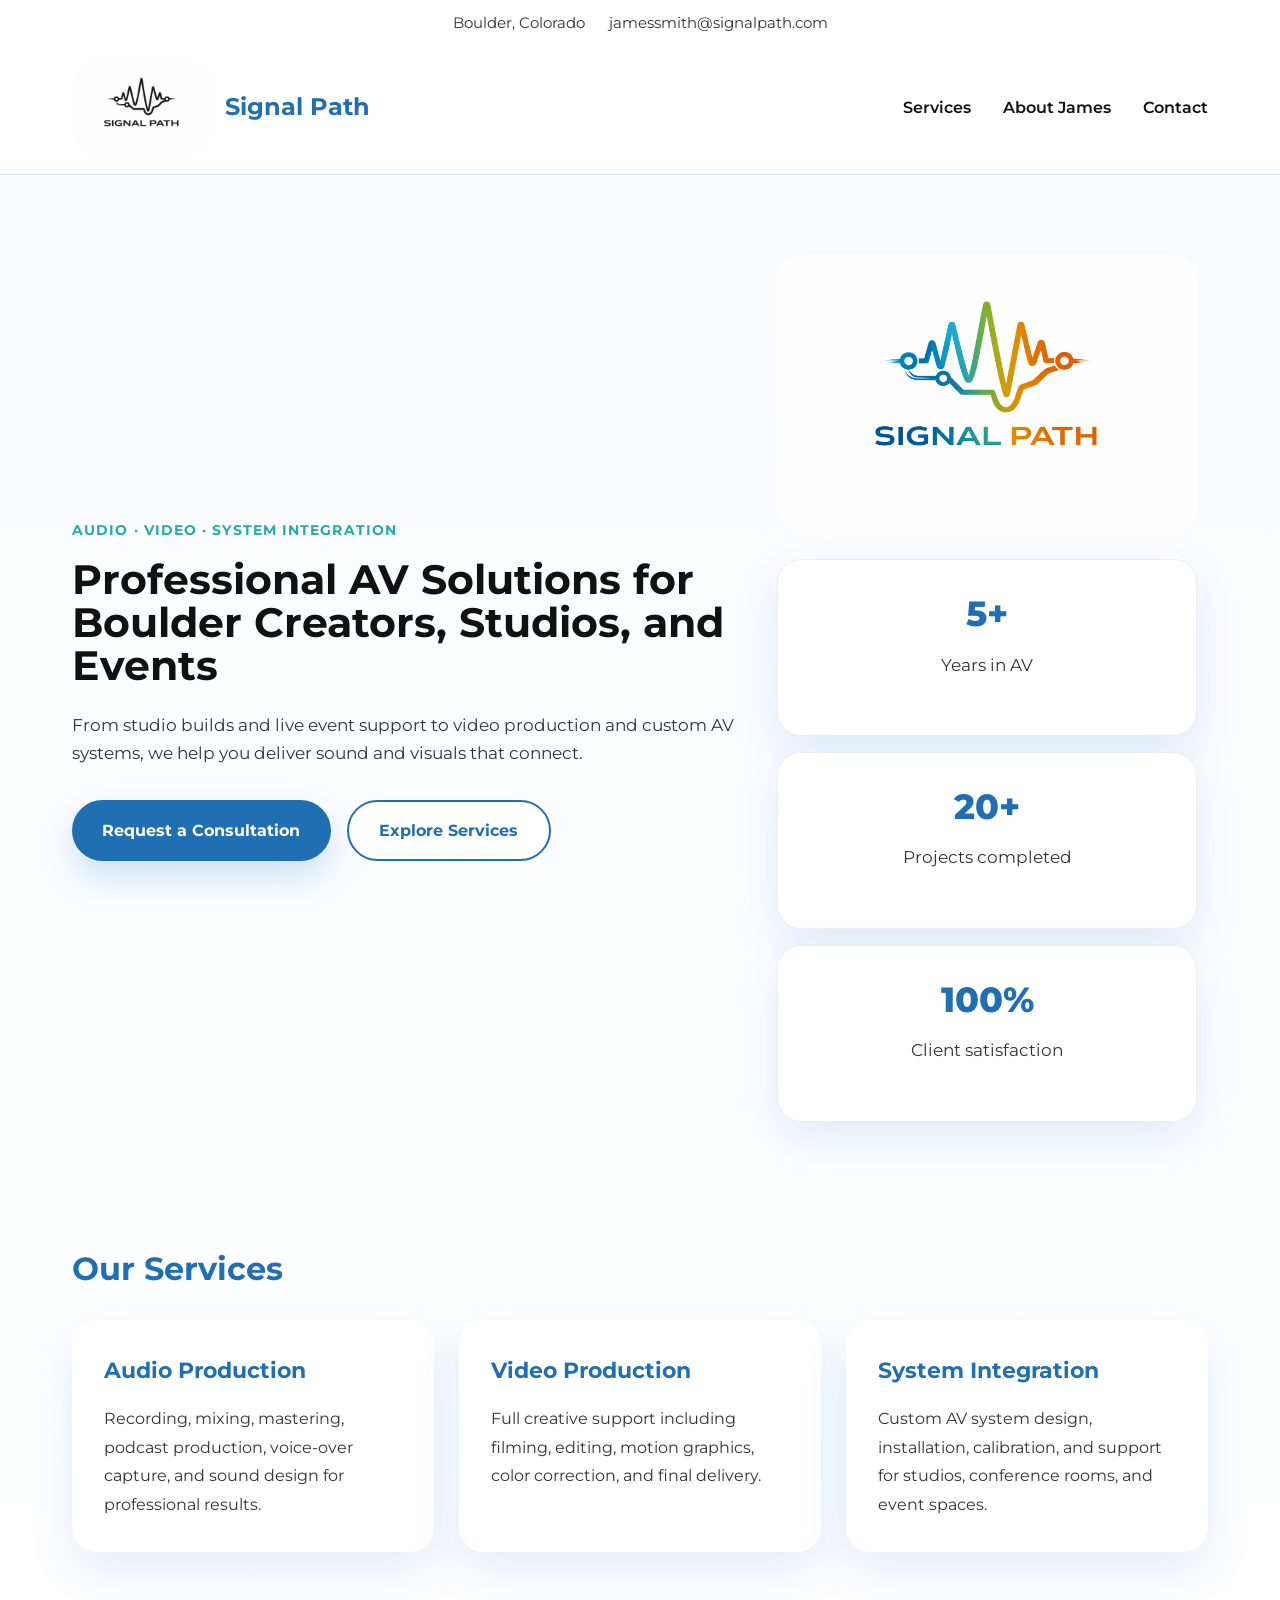
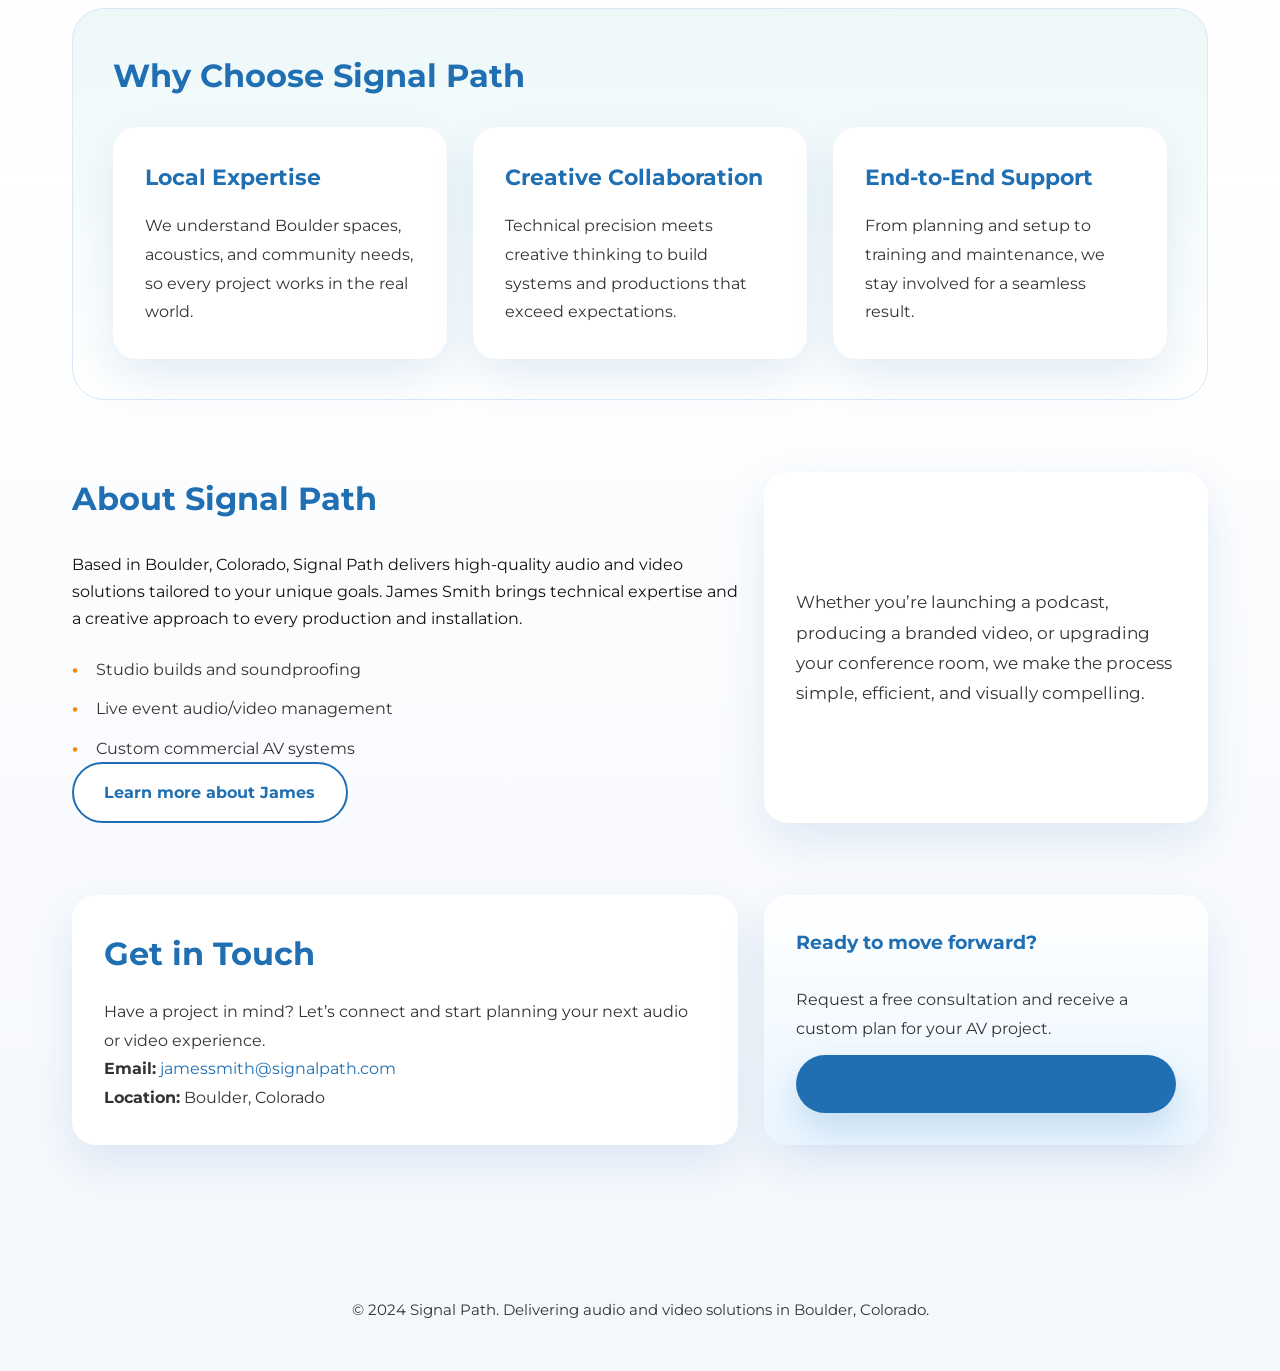
==== index.html @ b19c8df2 "push" ====
﻿<!doctype html>
<html lang="en">
  <head>
    <meta charset="UTF-8" />
    <meta name="viewport" content="width=device-width, initial-scale=1.0" />
    <meta
      name="description"
      content="Signal Path delivers professional audio, video, and AV integration services for businesses, creators, and live events in Boulder, Colorado."
    />
    <title>Signal Path - Audio Video Solutions | Boulder, CO</title>
    <link rel="stylesheet" href="css/index.css" />
  </head>
  <body>
    <header>
      <div class="topbar">
        <span class="topbar__item">Boulder, Colorado</span>
        <span class="topbar__item">jamessmith@signalpath.com</span>
      </div>
      <nav class="navbar">
        <a class="brand" href="index.html">
          <img
            src="img/logo/Monochrome Logo.png"
            alt="Signal Path logo"
            class="brand-icon"
          />
          Signal Path
        </a>
        <ul class="nav-links">
          <li><a href="#services">Services</a></li>
          <li><a href="about.html">About James</a></li>
          <li><a href="#contact">Contact</a></li>
        </ul>
      </nav>
    </header>

    <main>
      <section class="hero">
        <div class="hero__content">
          <span class="eyebrow">Audio · Video · System Integration</span>
          <h1>
            Professional AV Solutions for Boulder Creators, Studios, and Events
          </h1>
          <p>
            From studio builds and live event support to video production and
            custom AV systems, we help you deliver sound and visuals that
            connect.
          </p>
          <div class="hero__actions">
            <a href="#contact" class="cta-button">Request a Consultation</a>
            <a href="#services" class="ghost-button">Explore Services</a>
          </div>
        </div>
        <div class="hero__visual">
          <img
            src="img/logo/Color Logo.png"
            alt="Signal Path brand logo"
            class="hero__image"
          />
          <div class="hero__stats">
            <div class="stat-card">
              <span>5+</span>
              <p>Years in AV</p>
            </div>
            <div class="stat-card">
              <span>20+</span>
              <p>Projects completed</p>
            </div>
            <div class="stat-card">
              <span>100%</span>
              <p>Client satisfaction</p>
            </div>
          </div>
        </div>
      </section>

      <div class="container">
        <section id="services">
          <h2>Our Services</h2>
          <div class="services">
            <div class="service-card">
              <h3>Audio Production</h3>
              <p>
                Recording, mixing, mastering, podcast production, voice-over
                capture, and sound design for professional results.
              </p>
            </div>
            <div class="service-card">
              <h3>Video Production</h3>
              <p>
                Full creative support including filming, editing, motion
                graphics, color correction, and final delivery.
              </p>
            </div>
            <div class="service-card">
              <h3>System Integration</h3>
              <p>
                Custom AV system design, installation, calibration, and support
                for studios, conference rooms, and event spaces.
              </p>
            </div>
          </div>
        </section>

        <section id="why" class="feature-block">
          <h2>Why Choose Signal Path</h2>
          <div class="feature-grid">
            <div class="feature-card">
              <h3>Local Expertise</h3>
              <p>
                We understand Boulder spaces, acoustics, and community needs, so
                every project works in the real world.
              </p>
            </div>
            <div class="feature-card">
              <h3>Creative Collaboration</h3>
              <p>
                Technical precision meets creative thinking to build systems and
                productions that exceed expectations.
              </p>
            </div>
            <div class="feature-card">
              <h3>End-to-End Support</h3>
              <p>
                From planning and setup to training and maintenance, we stay
                involved for a seamless result.
              </p>
            </div>
          </div>
        </section>

        <section id="about" class="about-section">
          <div class="about-grid">
            <div>
              <h2>About Signal Path</h2>
              <p>
                Based in Boulder, Colorado, Signal Path delivers high-quality
                audio and video solutions tailored to your unique goals. James
                Smith brings technical expertise and a creative approach to
                every production and installation.
              </p>
              <ul>
                <li>Studio builds and soundproofing</li>
                <li>Live event audio/video management</li>
                <li>Custom commercial AV systems</li>
              </ul>
              <p>
                <a href="about.html" class="ghost-button"
                  >Learn more about James</a
                >
              </p>
            </div>
            <div class="about-highlight">
              <p>
                Whether you’re launching a podcast, producing a branded video,
                or upgrading your conference room, we make the process simple,
                efficient, and visually compelling.
              </p>
            </div>
          </div>
        </section>

        <section id="contact" class="contact-section">
          <div class="contact-grid">
            <div class="contact-card">
              <h2>Get in Touch</h2>
              <p>
                Have a project in mind? Let’s connect and start planning your
                next audio or video experience.
              </p>
              <p>
                <strong>Email:</strong>
                <a href="mailto:jamessmith@signalpath.com"
                  >jamessmith@signalpath.com</a
                >
              </p>
              <p><strong>Location:</strong> Boulder, Colorado</p>
            </div>
            <div class="contact-card contact-cta">
              <h3>Ready to move forward?</h3>
              <p>
                Request a free consultation and receive a custom plan for your
                AV project.
              </p>
              <a href="mailto:jamessmith@signalpath.com" class="cta-button"
                >Email James</a
              >
            </div>
          </div>
        </section>
      </div>
    </main>

    <footer>
      <p>
        &copy; 2024 Signal Path. Delivering audio and video solutions in
        Boulder, Colorado.
      </p>
    </footer>
  </body>
</html>
---- css/index.css ----
﻿@import url("https://fonts.googleapis.com/css2?family=Montserrat:wght@400;500;600;700&display=swap");

:root {
  font-family: "Montserrat", "Segoe UI", Tahoma, Geneva, Verdana, sans-serif;
  --bg: #ffffff;
  --surface: #ffffff;
  --surface-soft: #f5f5f5;
  --text: #111111;
  --muted: #333333;
  --primary: #1f6fb2;
  --accent: #27aaa9;
  --accent-warm: #f28c18;
  --accent-highlight: #6dde45;
  --border: #d9e8f7;
  --shadow: 0 18px 45px rgba(31, 111, 178, 0.12);
}

* {
  margin: 0;
  padding: 0;
  box-sizing: border-box;
}

html {
  scroll-behavior: smooth;
}

body {
  min-height: 100vh;
  background: linear-gradient(180deg, #f8fbff 0%, #ffffff 60%, #f4f7fc 100%);
  color: var(--text);
  line-height: 1.7;
}

a {
  color: inherit;
}

a:hover {
  color: var(--accent);
}

img {
  max-width: 100%;
  display: block;
}

header {
  position: sticky;
  top: 0;
  z-index: 100;
  backdrop-filter: blur(14px);
  background: rgba(255, 255, 255, 0.94);
  border-bottom: 1px solid var(--border);
}

.topbar {
  display: flex;
  justify-content: center;
  gap: 1.5rem;
  padding: 0.6rem 2rem;
  font-size: 0.95rem;
  color: var(--muted);
}

.navbar {
  max-width: 1200px;
  margin: 0 auto;
  display: flex;
  align-items: center;
  justify-content: space-between;
  gap: 1rem;
  padding: 1rem 2rem 1.25rem;
}

.brand {
  display: inline-flex;
  align-items: center;
  gap: 0.8rem;
  font-size: 1.5rem;
  font-weight: 700;
  color: var(--primary);
  text-decoration: none;
}

.nav-links {
  list-style: none;
  display: flex;
  gap: 2rem;
}

.nav-links a {
  text-decoration: none;
  color: var(--text);
  font-weight: 600;
  transition: color 0.25s ease;
}

.nav-links a:hover {
  color: var(--primary);
}

.hero {
  display: grid;
  grid-template-columns: 1.5fr 1fr;
  gap: 2rem;
  align-items: center;
  max-width: 1200px;
  margin: 0 auto;
  padding: 5rem 2rem 4rem;
}

.hero__content {
  color: var(--text);
}

.eyebrow {
  display: inline-block;
  margin-bottom: 1rem;
  color: var(--accent);
  font-weight: 700;
  letter-spacing: 0.08em;
  text-transform: uppercase;
  font-size: 0.85rem;
}

.hero h1 {
  font-size: clamp(2.4rem, 3.2vw, 4rem);
  line-height: 1.05;
  max-width: 55rem;
  margin-bottom: 1.5rem;
}

.hero p {
  max-width: 48rem;
  margin-bottom: 2rem;
  color: var(--muted);
  font-size: 1.05rem;
}

.hero__actions {
  display: flex;
  flex-wrap: wrap;
  gap: 1rem;
}

.cta-button,
.ghost-button {
  display: inline-flex;
  align-items: center;
  justify-content: center;
  border-radius: 999px;
  padding: 0.95rem 1.9rem;
  font-weight: 700;
  text-decoration: none;
  transition:
    transform 0.25s ease,
    background 0.25s ease,
    color 0.25s ease;
}

.cta-button {
  background: var(--primary);
  color: #ffffff;
  box-shadow: 0 16px 35px rgba(31, 111, 178, 0.2);
}

.ghost-button {
  border: 2px solid var(--primary);
  color: var(--primary);
  background: rgba(255, 255, 255, 0.94);
}

.cta-button:hover,
.ghost-button:hover {
  transform: translateY(-2px);
}

.hero__stats {
  display: grid;
  gap: 1rem;
}

.stat-card {
  background: rgba(255, 255, 255, 0.92);
  border: 1px solid rgba(15, 52, 96, 0.08);
  border-radius: 24px;
  padding: 1.5rem;
  box-shadow: var(--shadow);
  text-align: center;
}

.stat-card span {
  display: block;
  font-size: 2.2rem;
  font-weight: 800;
  color: var(--primary);
  margin-bottom: 0.4rem;
}

.stat-card p {
  color: var(--muted);
}

.container {
  max-width: 1200px;
  margin: 0 auto;
  padding: 0 2rem 4rem;
}

section {
  margin: 3.5rem 0;
}

h2 {
  color: var(--primary);
  font-size: clamp(2rem, 2.2vw, 2.6rem);
  margin-bottom: 1.5rem;
}

.services,
.feature-grid,
.about-grid,
.contact-grid {
  display: grid;
  gap: 1.6rem;
}

.services,
.feature-grid {
  grid-template-columns: repeat(3, minmax(0, 1fr));
}

.service-card,
.feature-card,
.contact-card,
.about-highlight {
  background: var(--surface);
  border-radius: 24px;
  padding: 2rem;
  box-shadow: var(--shadow);
}

.service-card h3,
.feature-card h3 {
  font-size: 1.35rem;
  margin-bottom: 1rem;
  color: var(--primary);
}

.service-card p,
.feature-card p,
.about-highlight p,
.contact-card p {
  color: var(--muted);
  line-height: 1.8;
}

.service-card:hover,
.feature-card:hover,
.contact-card:hover,
.about-highlight:hover {
  transform: translateY(-5px);
  transition: transform 0.25s ease;
}

.feature-block {
  background: linear-gradient(
    180deg,
    rgba(39, 170, 169, 0.08),
    rgba(255, 255, 255, 0.95)
  );
  border-radius: 32px;
  padding: 2.5rem;
  border: 1px solid var(--border);
}

.about-section {
  padding: 1rem 0;
}

.about-grid {
  grid-template-columns: 1.2fr 0.8fr;
  align-items: center;
}

.hero__visual,
.brand-image {
  display: grid;
  gap: 1.5rem;
}

.hero__image,
.brand-image img,
.brand-icon {
  width: 100%;
  height: auto;
  display: block;
  border-radius: 24px;
}

.hero__visual {
  max-width: 420px;
  margin: 0 auto;
}

.brand-icon {
  width: 140px;
}

.about-grid ul {
  list-style: none;
  display: grid;
  gap: 0.75rem;
  margin-top: 1.5rem;
}

.about-grid li {
  position: relative;
  padding-left: 1.5rem;
  color: var(--muted);
}

.about-grid li::before {
  content: "•";
  position: absolute;
  left: 0;
  color: var(--accent-warm);
  font-weight: 800;
}

.about-highlight {
  min-height: 100%;
  display: flex;
  align-items: center;
  justify-content: center;
  color: var(--text);
  font-size: 1.05rem;
  line-height: 1.9;
}

.contact-grid {
  grid-template-columns: 1.2fr 0.8fr;
}

.contact-card {
  display: flex;
  flex-direction: column;
  justify-content: space-between;
}

.contact-card h2,
.contact-card h3 {
  color: var(--primary);
  margin-bottom: 1rem;
}

.contact-card a {
  color: var(--primary);
  text-decoration: none;
}

.contact-cta {
  background: linear-gradient(180deg, #ffffff 0%, #eaf6ff 100%);
}

footer {
  padding: 2rem 2rem 3rem;
  text-align: center;
  color: var(--muted);
  font-size: 0.95rem;
}

@media (max-width: 980px) {
  .hero,
  .about-grid,
  .contact-grid,
  .services,
  .feature-grid {
    grid-template-columns: 1fr;
  }

  .navbar {
    flex-direction: column;
    align-items: flex-start;
  }

  .nav-links {
    flex-wrap: wrap;
    gap: 1rem;
  }
}

@media (max-width: 640px) {
  .topbar,
  .navbar,
  .hero,
  .hero__actions,
  .container {
    padding-left: 1.25rem;
    padding-right: 1.25rem;
  }

  .hero {
    padding-top: 3rem;
  }

  .hero__stats {
    grid-template-columns: repeat(2, minmax(0, 1fr));
  }

  .hero h1 {
    font-size: 2.4rem;
  }

  .hero__actions {
    flex-direction: column;
    align-items: stretch;
  }

  .cta-button,
  .ghost-button {
    width: 100%;
  }
}
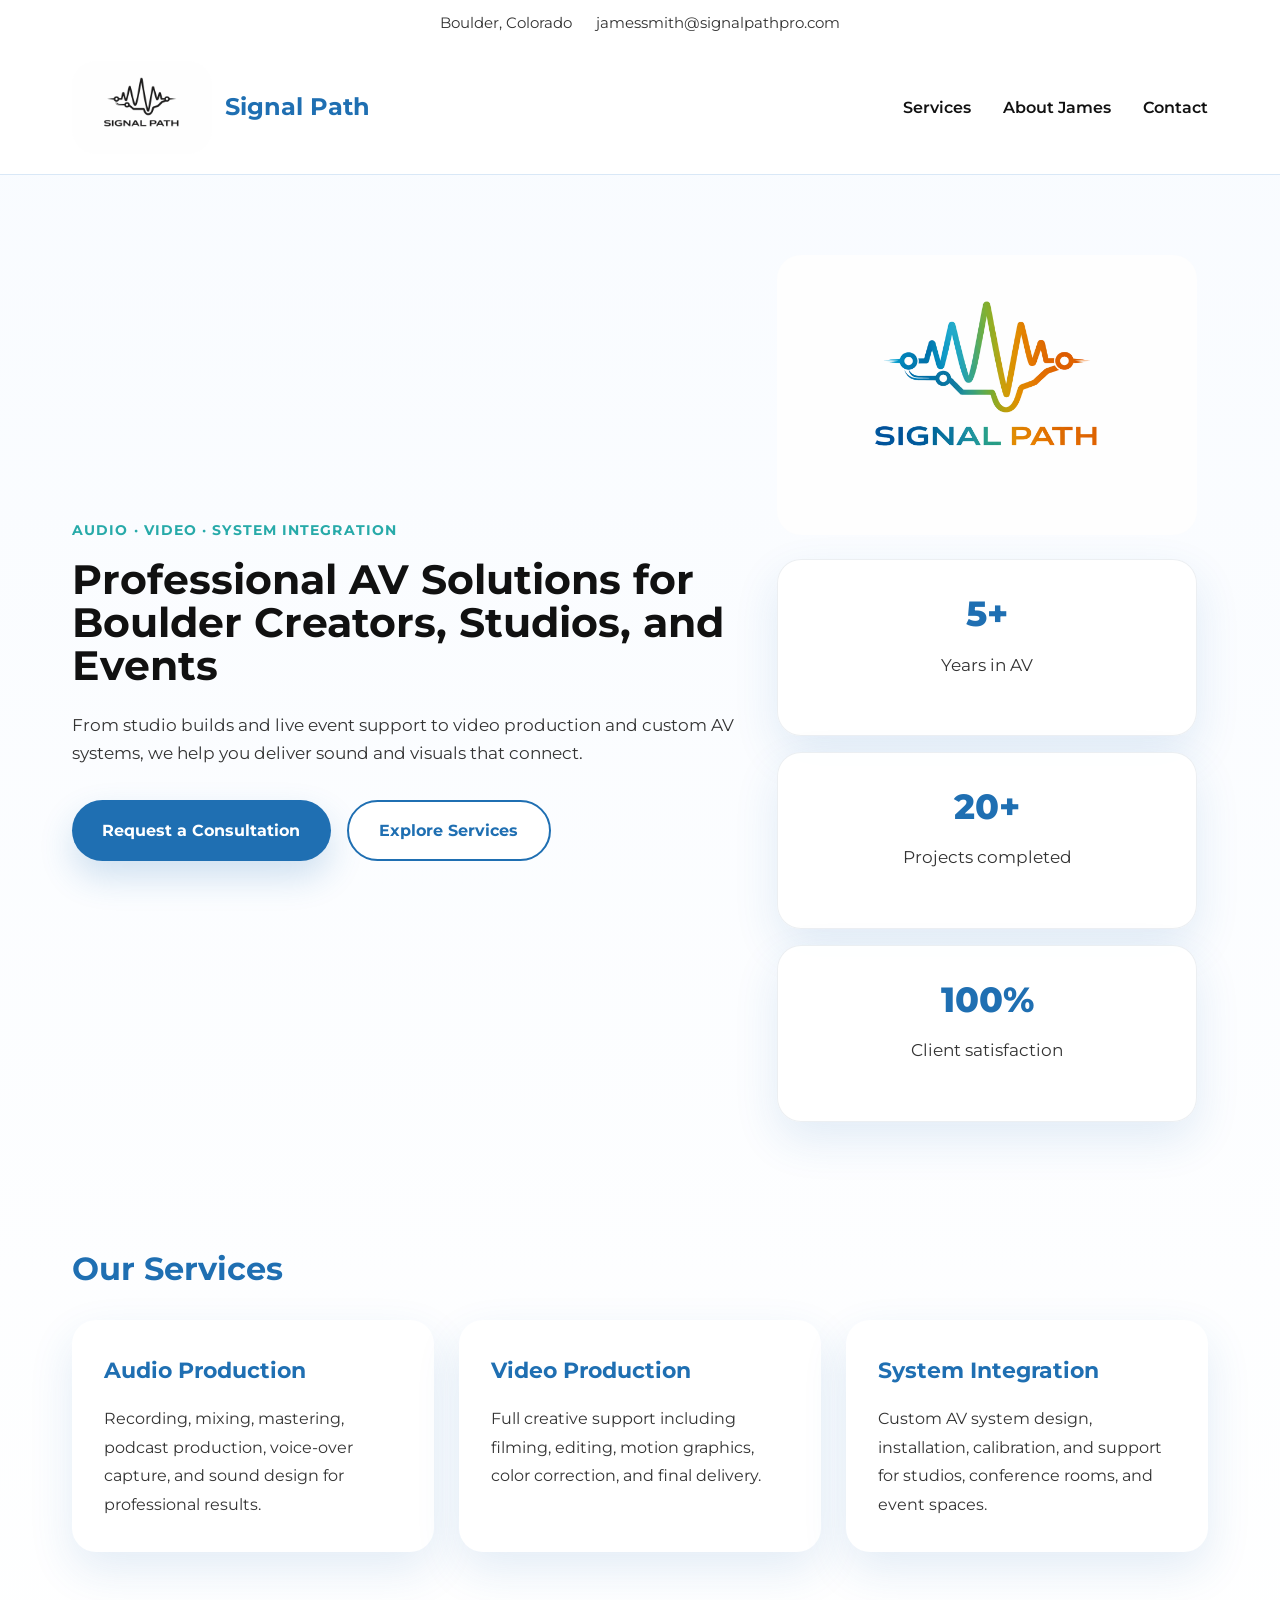
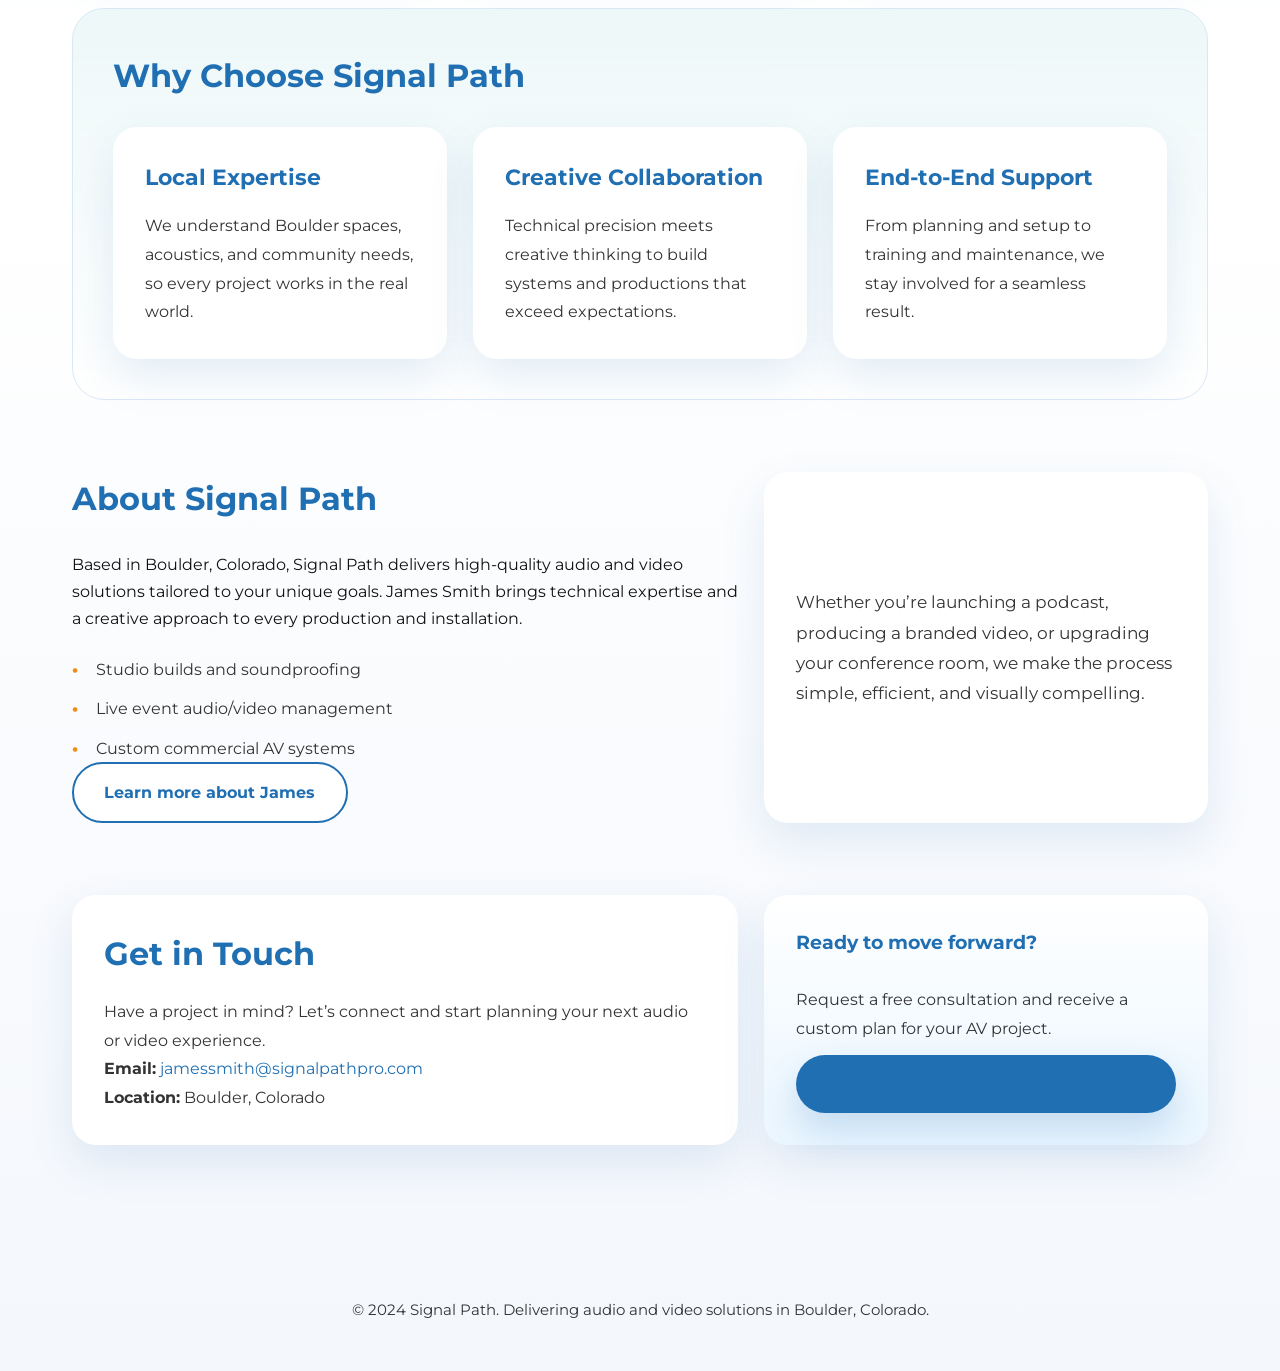
==== commit 44733cc3: "Fix website contact email domain" ====
--- a/index.html
+++ b/index.html
@@ -14,7 +14,7 @@
     <header>
       <div class="topbar">
         <span class="topbar__item">Boulder, Colorado</span>
-        <span class="topbar__item">jamessmith@signalpath.com</span>
+        <span class="topbar__item">jamessmith@signalpathpro.com</span>
       </div>
       <nav class="navbar">
         <a class="brand" href="index.html">
@@ -169,8 +169,8 @@
               </p>
               <p>
                 <strong>Email:</strong>
-                <a href="mailto:jamessmith@signalpath.com"
-                  >jamessmith@signalpath.com</a
+                <a href="mailto:jamessmith@signalpathpro.com"
+                  >jamessmith@signalpathpro.com</a
                 >
               </p>
               <p><strong>Location:</strong> Boulder, Colorado</p>
@@ -181,7 +181,7 @@
                 Request a free consultation and receive a custom plan for your
                 AV project.
               </p>
-              <a href="mailto:jamessmith@signalpath.com" class="cta-button"
+              <a href="mailto:jamessmith@signalpathpro.com" class="cta-button"
                 >Email James</a
               >
             </div>
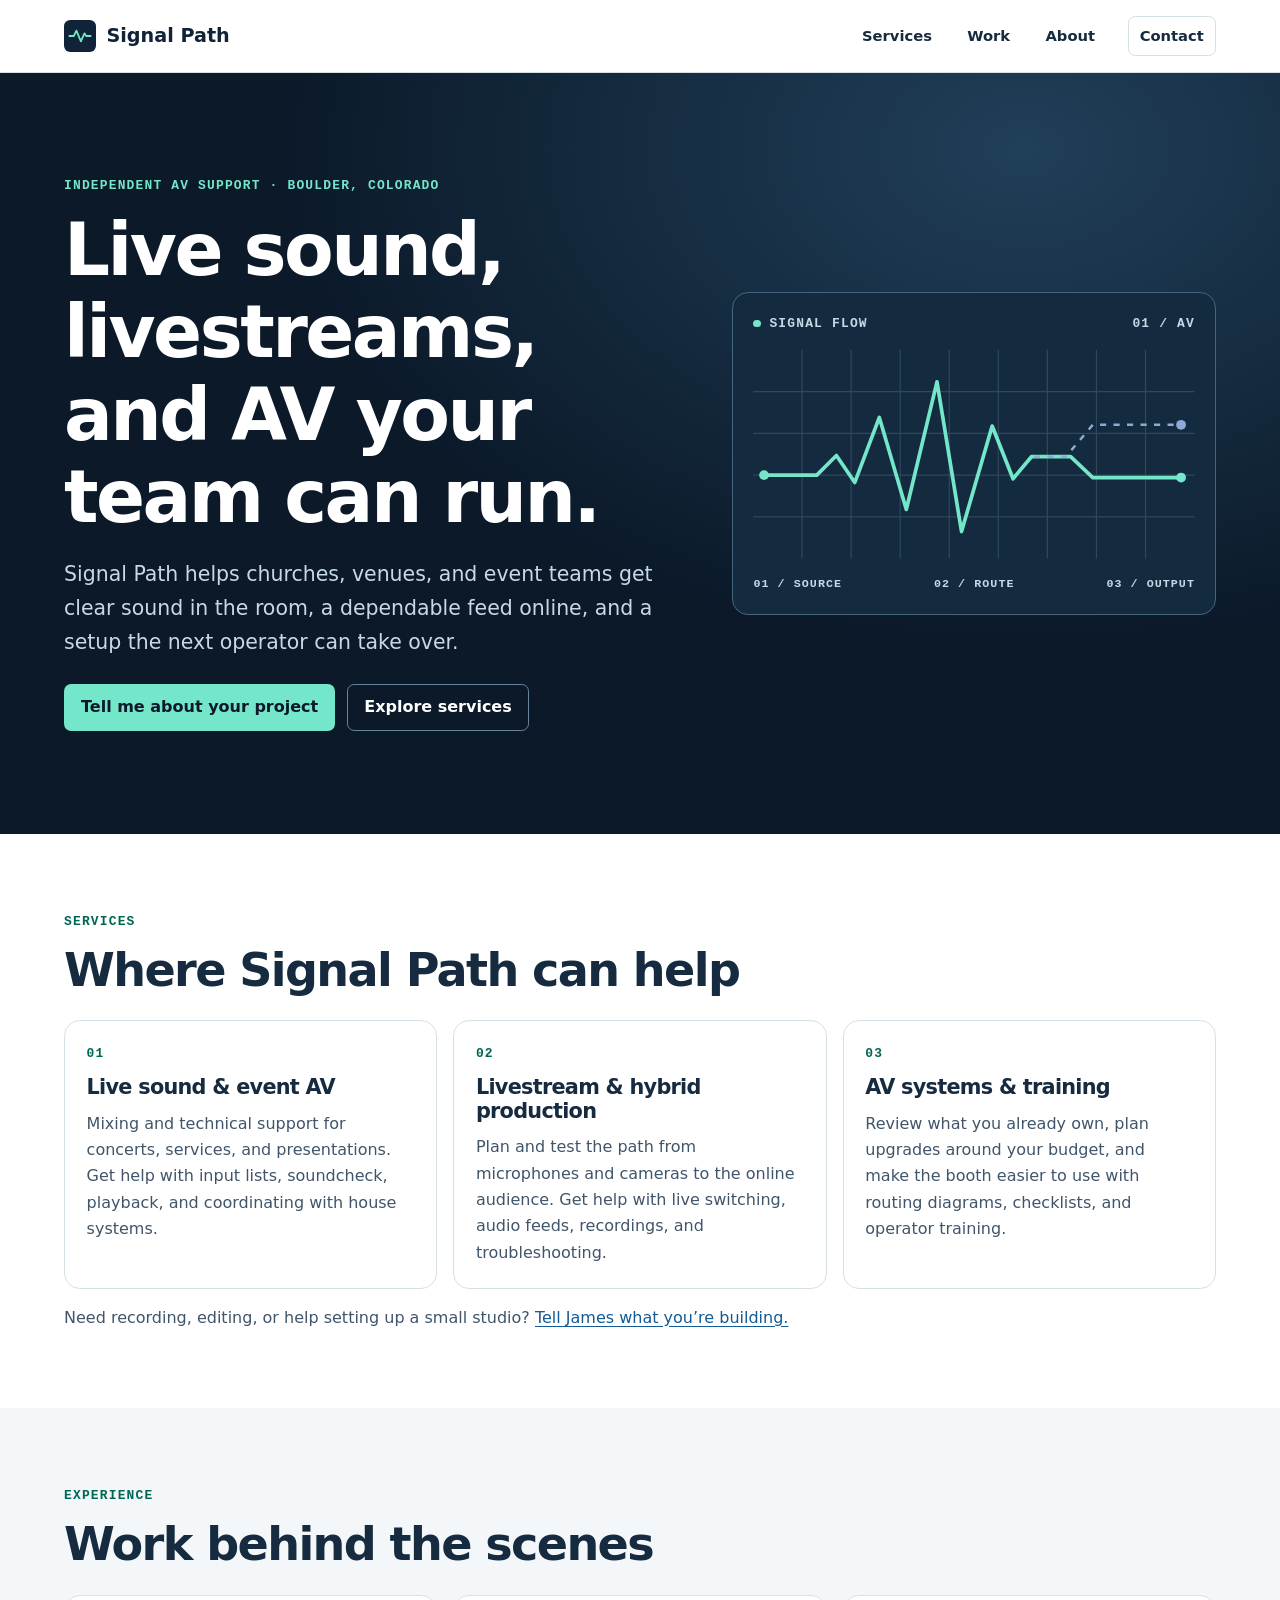
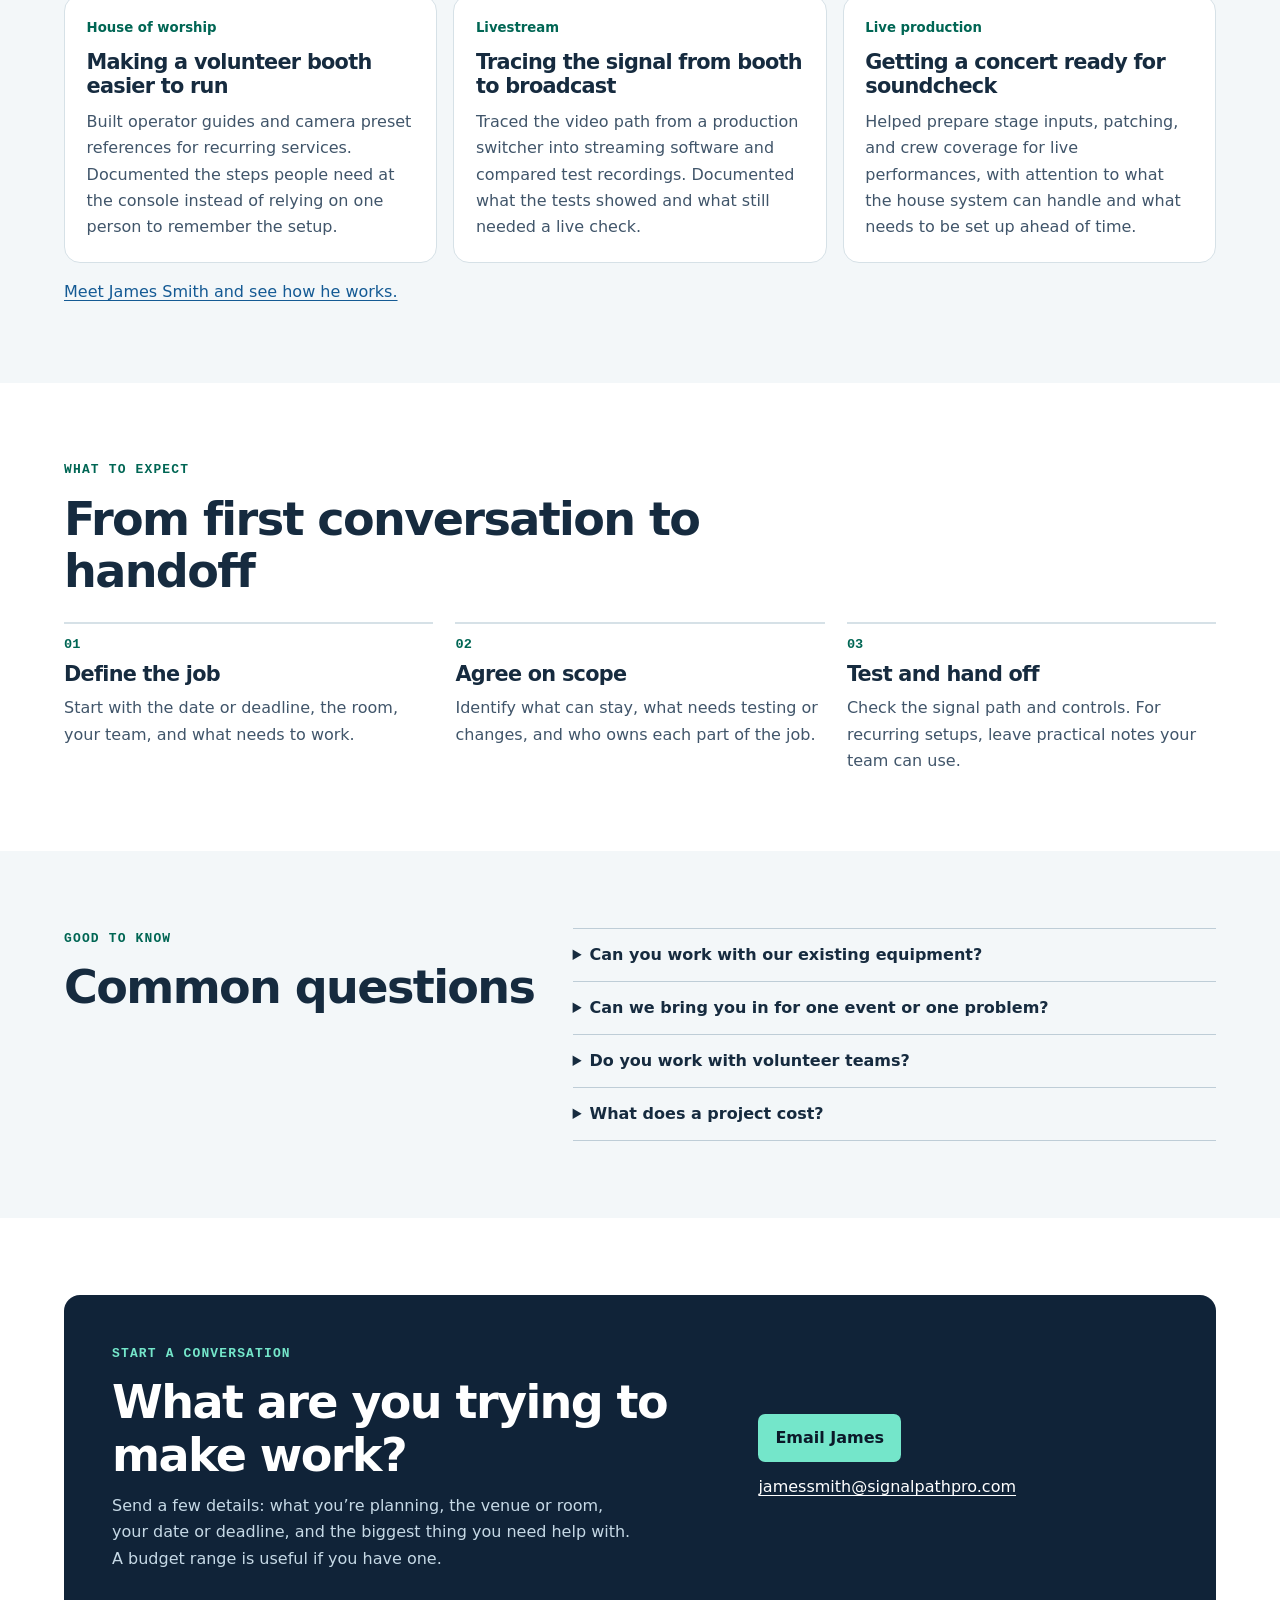
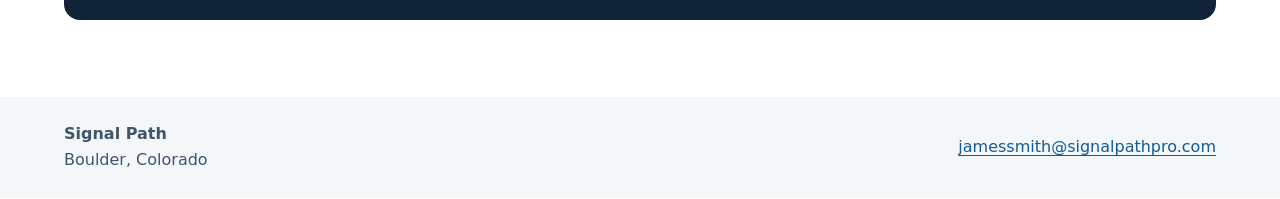
==== commit d31ab6d4: "Refresh Signal Path services, project examples, and contact flow" ====
--- a/index.html
+++ b/index.html
@@ -1,200 +1,168 @@
-﻿<!doctype html>
+<!doctype html>
 <html lang="en">
-  <head>
-    <meta charset="UTF-8" />
-    <meta name="viewport" content="width=device-width, initial-scale=1.0" />
-    <meta
-      name="description"
-      content="Signal Path delivers professional audio, video, and AV integration services for businesses, creators, and live events in Boulder, Colorado."
-    />
-    <title>Signal Path - Audio Video Solutions | Boulder, CO</title>
-    <link rel="stylesheet" href="css/index.css" />
-  </head>
-  <body>
-    <header>
-      <div class="topbar">
-        <span class="topbar__item">Boulder, Colorado</span>
-        <span class="topbar__item">jamessmith@signalpathpro.com</span>
-      </div>
-      <nav class="navbar">
-        <a class="brand" href="index.html">
-          <img
-            src="img/logo/Monochrome Logo.png"
-            alt="Signal Path logo"
-            class="brand-icon"
-          />
-          Signal Path
-        </a>
-        <ul class="nav-links">
-          <li><a href="#services">Services</a></li>
-          <li><a href="about.html">About James</a></li>
-          <li><a href="#contact">Contact</a></li>
-        </ul>
-      </nav>
-    </header>
-
-    <main>
-      <section class="hero">
-        <div class="hero__content">
-          <span class="eyebrow">Audio · Video · System Integration</span>
-          <h1>
-            Professional AV Solutions for Boulder Creators, Studios, and Events
-          </h1>
-          <p>
-            From studio builds and live event support to video production and
-            custom AV systems, we help you deliver sound and visuals that
-            connect.
-          </p>
-          <div class="hero__actions">
-            <a href="#contact" class="cta-button">Request a Consultation</a>
-            <a href="#services" class="ghost-button">Explore Services</a>
+<head>
+  <meta charset="UTF-8">
+  <meta name="viewport" content="width=device-width, initial-scale=1">
+  <meta name="description" content="Boulder-based AV support from James Smith: live sound, livestream production, system troubleshooting, and operator training for churches, venues, and event teams.">
+  <meta name="theme-color" content="#102338">
+  <meta property="og:type" content="website">
+  <meta property="og:site_name" content="Signal Path">
+  <meta property="og:title" content="Signal Path | Live Sound, Livestream & AV Support in Boulder">
+  <meta property="og:description" content="Boulder-based AV support from James Smith: live sound, livestream production, system troubleshooting, and operator training for churches, venues, and event teams.">
+  <meta property="og:url" content="https://signalpathpro.com/">
+  <link rel="canonical" href="https://signalpathpro.com/">
+  <title>Signal Path | Live Sound, Livestream & AV Support in Boulder</title>
+  <link rel="icon" href="img/logo/Monochrome%20Logo.png" type="image/png">
+  <link rel="stylesheet" href="css/index.css">
+</head>
+<body>
+  <a href="#main" class="skip">Skip to content</a>
+  <header class="site-header">
+    <nav class="wrap nav" aria-label="Main">
+      <a class="wordmark" href="index.html" aria-current="page">
+        <svg viewBox="0 0 36 36" width="32" height="32" aria-hidden="true" focusable="false">
+          <rect width="36" height="36" rx="7" fill="#102338"/>
+          <path d="M6 18h5l3-6 5 12 4-9 2 3h5" fill="none" stroke="#74e6ca" stroke-width="2" stroke-linecap="round" stroke-linejoin="round"/>
+        </svg>
+        <span>Signal Path</span>
+      </a>
+      <ul class="nav-links">
+        <li><a href="#services">Services</a></li>
+        <li><a href="#work">Work</a></li>
+        <li><a href="about.html">About</a></li>
+        <li><a class="nav-cta" href="#contact">Contact</a></li>
+      </ul>
+    </nav>
+  </header>
+  <main id="main">
+    <section class="hero" aria-labelledby="hero-title">
+      <div class="wrap hero-grid">
+        <div class="hero-copy">
+          <p class="eyebrow">Independent AV support · Boulder, Colorado</p>
+          <h1 id="hero-title">Live sound, livestreams, and AV your team can run.</h1>
+          <p class="lede">Signal Path helps churches, venues, and event teams get clear sound in the room, a dependable feed online, and a setup the next operator can take over.</p>
+          <div class="actions">
+            <a class="button primary" href="#contact">Tell me about your project</a>
+            <a class="button outline" href="#services">Explore services</a>
           </div>
         </div>
-        <div class="hero__visual">
-          <img
-            src="img/logo/Color Logo.png"
-            alt="Signal Path brand logo"
-            class="hero__image"
-          />
-          <div class="hero__stats">
-            <div class="stat-card">
-              <span>5+</span>
-              <p>Years in AV</p>
-            </div>
-            <div class="stat-card">
-              <span>20+</span>
-              <p>Projects completed</p>
-            </div>
-            <div class="stat-card">
-              <span>100%</span>
-              <p>Client satisfaction</p>
-            </div>
-          </div>
+        <div class="signal-visual" aria-hidden="true">
+          <p class="diagram-label"><span></span> SIGNAL FLOW <small>01 / AV</small></p>
+          <svg viewBox="0 0 360 170" fill="none" focusable="false">
+            <path d="M0 34h360M0 68h360M0 102h360M0 136h360M40 0v170M80 0v170M120 0v170M160 0v170M200 0v170M240 0v170M280 0v170M320 0v170" stroke="#30475c"/>
+            <path d="M9 102h43l16-16 15 22 20-53 22 75 25-104 20 122 25-86 17 43 15-18h32l18 17h72" stroke="#74e6ca" stroke-width="3" stroke-linecap="round" stroke-linejoin="round"/>
+            <path d="M229 87h26l22-26h72" stroke="#8ea9d5" stroke-width="2" stroke-dasharray="5 6"/>
+            <circle cx="9" cy="102" r="4" fill="#74e6ca"/><circle cx="349" cy="104" r="4" fill="#74e6ca"/><circle cx="349" cy="61" r="4" fill="#8ea9d5"/>
+          </svg>
+          <p class="diagram-key"><span>01 / SOURCE</span><span>02 / ROUTE</span><span>03 / OUTPUT</span></p>
         </div>
-      </section>
+      </div>
+    </section>
 
-      <div class="container">
-        <section id="services">
-          <h2>Our Services</h2>
-          <div class="services">
-            <div class="service-card">
-              <h3>Audio Production</h3>
-              <p>
-                Recording, mixing, mastering, podcast production, voice-over
-                capture, and sound design for professional results.
-              </p>
-            </div>
-            <div class="service-card">
-              <h3>Video Production</h3>
-              <p>
-                Full creative support including filming, editing, motion
-                graphics, color correction, and final delivery.
-              </p>
-            </div>
-            <div class="service-card">
-              <h3>System Integration</h3>
-              <p>
-                Custom AV system design, installation, calibration, and support
-                for studios, conference rooms, and event spaces.
-              </p>
-            </div>
-          </div>
-        </section>
+    <section class="wrap section" id="services" aria-labelledby="services-title">
+      <p class="eyebrow">Services</p>
+      <h2 id="services-title">Where Signal Path can help</h2>
+      <div class="cards">
+        <article class="card">
+          <p class="number" aria-hidden="true">01</p>
+          <h3>Live sound &amp; event AV</h3>
+          <p>Mixing and technical support for concerts, services, and presentations. Get help with input lists, soundcheck, playback, and coordinating with house systems.</p>
+        </article>
+        <article class="card">
+          <p class="number" aria-hidden="true">02</p>
+          <h3>Livestream &amp; hybrid production</h3>
+          <p>Plan and test the path from microphones and cameras to the online audience. Get help with live switching, audio feeds, recordings, and troubleshooting.</p>
+        </article>
+        <article class="card">
+          <p class="number" aria-hidden="true">03</p>
+          <h3>AV systems &amp; training</h3>
+          <p>Review what you already own, plan upgrades around your budget, and make the booth easier to use with routing diagrams, checklists, and operator training.</p>
+        </article>
+      </div>
+      <p class="service-note">Need recording, editing, or help setting up a small studio? <a href="#contact">Tell James what you’re building.</a></p>
+    </section>
 
-        <section id="why" class="feature-block">
-          <h2>Why Choose Signal Path</h2>
-          <div class="feature-grid">
-            <div class="feature-card">
-              <h3>Local Expertise</h3>
-              <p>
-                We understand Boulder spaces, acoustics, and community needs, so
-                every project works in the real world.
-              </p>
-            </div>
-            <div class="feature-card">
-              <h3>Creative Collaboration</h3>
-              <p>
-                Technical precision meets creative thinking to build systems and
-                productions that exceed expectations.
-              </p>
-            </div>
-            <div class="feature-card">
-              <h3>End-to-End Support</h3>
-              <p>
-                From planning and setup to training and maintenance, we stay
-                involved for a seamless result.
-              </p>
-            </div>
-          </div>
-        </section>
+    <section class="section band" id="work" aria-labelledby="work-title">
+      <div class="wrap">
+        <p class="eyebrow">Experience</p>
+        <h2 id="work-title">Work behind the scenes</h2>
+        <div class="cards">
+          <article class="card">
+            <p class="tag">House of worship</p>
+            <h3>Making a volunteer booth easier to run</h3>
+            <p>Built operator guides and camera preset references for recurring services. Documented the steps people need at the console instead of relying on one person to remember the setup.</p>
+          </article>
+          <article class="card">
+            <p class="tag">Livestream</p>
+            <h3>Tracing the signal from booth to broadcast</h3>
+            <p>Traced the video path from a production switcher into streaming software and compared test recordings. Documented what the tests showed and what still needed a live check.</p>
+          </article>
+          <article class="card">
+            <p class="tag">Live production</p>
+            <h3>Getting a concert ready for soundcheck</h3>
+            <p>Helped prepare stage inputs, patching, and crew coverage for live performances, with attention to what the house system can handle and what needs to be set up ahead of time.</p>
+          </article>
+        </div>
+        <p class="service-note"><a href="about.html">Meet James Smith and see how he works.</a></p>
+      </div>
+    </section>
 
-        <section id="about" class="about-section">
-          <div class="about-grid">
-            <div>
-              <h2>About Signal Path</h2>
-              <p>
-                Based in Boulder, Colorado, Signal Path delivers high-quality
-                audio and video solutions tailored to your unique goals. James
-                Smith brings technical expertise and a creative approach to
-                every production and installation.
-              </p>
-              <ul>
-                <li>Studio builds and soundproofing</li>
-                <li>Live event audio/video management</li>
-                <li>Custom commercial AV systems</li>
-              </ul>
-              <p>
-                <a href="about.html" class="ghost-button"
-                  >Learn more about James</a
-                >
-              </p>
-            </div>
-            <div class="about-highlight">
-              <p>
-                Whether you’re launching a podcast, producing a branded video,
-                or upgrading your conference room, we make the process simple,
-                efficient, and visually compelling.
-              </p>
-            </div>
-          </div>
-        </section>
+    <section class="wrap section" id="process" aria-labelledby="process-title">
+      <p class="eyebrow">What to expect</p>
+      <h2 id="process-title">From first conversation to handoff</h2>
+      <ol class="steps">
+        <li><h3>Define the job</h3><p>Start with the date or deadline, the room, your team, and what needs to work.</p></li>
+        <li><h3>Agree on scope</h3><p>Identify what can stay, what needs testing or changes, and who owns each part of the job.</p></li>
+        <li><h3>Test and hand off</h3><p>Check the signal path and controls. For recurring setups, leave practical notes your team can use.</p></li>
+      </ol>
+    </section>
 
-        <section id="contact" class="contact-section">
-          <div class="contact-grid">
-            <div class="contact-card">
-              <h2>Get in Touch</h2>
-              <p>
-                Have a project in mind? Let’s connect and start planning your
-                next audio or video experience.
-              </p>
-              <p>
-                <strong>Email:</strong>
-                <a href="mailto:jamessmith@signalpathpro.com"
-                  >jamessmith@signalpathpro.com</a
-                >
-              </p>
-              <p><strong>Location:</strong> Boulder, Colorado</p>
-            </div>
-            <div class="contact-card contact-cta">
-              <h3>Ready to move forward?</h3>
-              <p>
-                Request a free consultation and receive a custom plan for your
-                AV project.
-              </p>
-              <a href="mailto:jamessmith@signalpathpro.com" class="cta-button"
-                >Email James</a
-              >
-            </div>
-          </div>
-        </section>
+    <section class="section band" id="faq" aria-labelledby="faq-title">
+      <div class="wrap faq-layout">
+        <div>
+          <p class="eyebrow">Good to know</p>
+          <h2 id="faq-title">Common questions</h2>
+        </div>
+        <div class="questions">
+          <details>
+            <summary>Can you work with our existing equipment?</summary>
+            <p>Yes. Start with what you have. If an upgrade makes sense, James can help separate the necessary changes from the nice-to-haves.</p>
+          </details>
+          <details>
+            <summary>Can we bring you in for one event or one problem?</summary>
+            <p>Yes. Tell James if you need a one-off show, a check of a specific system, or support for a recurring program so you can agree on the right scope.</p>
+          </details>
+          <details>
+            <summary>Do you work with volunteer teams?</summary>
+            <p>Yes. Training and clear operator documentation can be part of the project, especially when several people share the booth.</p>
+          </details>
+          <details>
+            <summary>What does a project cost?</summary>
+            <p>It depends on the scope, time, and equipment involved. Share a budget range if you have one, so the first conversation can focus on what’s realistic.</p>
+          </details>
+        </div>
       </div>
-    </main>
+    </section>
 
-    <footer>
-      <p>
-        &copy; 2024 Signal Path. Delivering audio and video solutions in
-        Boulder, Colorado.
-      </p>
-    </footer>
-  </body>
+    <section class="wrap section" id="contact" aria-labelledby="contact-title">
+      <div class="contact-panel">
+        <div>
+          <p class="eyebrow">Start a conversation</p>
+          <h2 id="contact-title">What are you trying to make work?</h2>
+          <p>Send a few details: what you’re planning, the venue or room, your date or deadline, and the biggest thing you need help with. A budget range is useful if you have one.</p>
+        </div>
+        <div class="contact-actions">
+          <a class="button primary" href="mailto:jamessmith@signalpathpro.com?subject=Signal%20Path%20project%20inquiry">Email James</a>
+          <a href="mailto:jamessmith@signalpathpro.com">jamessmith@signalpathpro.com</a>
+        </div>
+      </div>
+    </section>
+  </main>
+  <footer class="site-footer">
+    <div class="wrap footer-inner">
+      <div><strong>Signal Path</strong><br>Boulder, Colorado</div>
+      <a href="mailto:jamessmith@signalpathpro.com">jamessmith@signalpathpro.com</a>
+    </div>
+  </footer>
+</body>
 </html>
--- a/css/index.css
+++ b/css/index.css
@@ -1,425 +1,95 @@
-﻿@import url("https://fonts.googleapis.com/css2?family=Montserrat:wght@400;500;600;700&display=swap");
-
 :root {
-  font-family: "Montserrat", "Segoe UI", Tahoma, Geneva, Verdana, sans-serif;
-  --bg: #ffffff;
-  --surface: #ffffff;
-  --surface-soft: #f5f5f5;
-  --text: #111111;
-  --muted: #333333;
-  --primary: #1f6fb2;
-  --accent: #27aaa9;
-  --accent-warm: #f28c18;
-  --accent-highlight: #6dde45;
-  --border: #d9e8f7;
-  --shadow: 0 18px 45px rgba(31, 111, 178, 0.12);
+  color-scheme: light;
+  font-family: system-ui, -apple-system, BlinkMacSystemFont, "Segoe UI", sans-serif;
+  --navy: #102338;
+  --navy-deep: #0b1929;
+  --ink: #162b3f;
+  --muted: #40556a;
+  --paper: #f3f7f9;
+  --white: #fff;
+  --line: #d6e1e7;
+  --blue: #145a94;
+  --teal: #006654;
+  --mint: #74e6ca;
+  --radius: 1rem;
 }
 
-* {
-  margin: 0;
-  padding: 0;
-  box-sizing: border-box;
+*, *::before, *::after { box-sizing: border-box; }
+html { scroll-padding-top: 6rem; }
+body { margin: 0; background: var(--white); color: var(--ink); line-height: 1.65; }
+a { color: var(--blue); text-underline-offset: .2em; }
+a:hover { text-decoration-thickness: 2px; }
+a:focus-visible, summary:focus-visible { outline: 3px solid #147cb5; outline-offset: 4px; }
+.hero a:focus-visible, .contact-panel a:focus-visible { outline-color: var(--mint); }
+img, svg { display: block; max-width: 100%; }
+p, h1, h2, h3, ul, ol { margin: 0; }
+h1, h2, h3 { line-height: 1.14; letter-spacing: -.035em; }
+h1 { font-size: clamp(2.65rem, 5.65vw, 5.5rem); max-width: 14ch; }
+h2 { font-size: clamp(2rem, 3.6vw, 3.1rem); max-width: 22ch; }
+h3 { font-size: 1.3rem; }
+.wrap { width: min(100% - 3rem, 72rem); margin-inline: auto; }
+.skip { position: fixed; z-index: 3; top: .5rem; left: .6rem; transform: translateY(-150%); padding: .65rem 1rem; background: var(--white); }
+.skip:focus { transform: translateY(0); }
+.site-header { position: sticky; top: 0; z-index: 2; background: var(--white); border-bottom: 1px solid var(--line); }
+.nav { min-height: 4.5rem; display: flex; align-items: center; justify-content: space-between; gap: 1rem; }
+.wordmark { display: inline-flex; gap: .65rem; align-items: center; color: var(--navy); font-weight: 800; text-decoration: none; font-size: 1.2rem; white-space: nowrap; }
+.nav-links { display: flex; align-items: center; flex-wrap: wrap; gap: .25rem clamp(.35rem, 2.4vw, 1.85rem); list-style: none; padding: 0; }
+.nav-links a { display: inline-block; padding: .4rem .18rem; color: var(--ink); text-decoration: none; font-size: .92rem; font-weight: 650; }
+.nav-links a:hover, .nav-links a[aria-current="page"] { text-decoration: underline; }
+.nav-links .nav-cta { padding-inline: .7rem; border: 1px solid var(--line); border-radius: .45rem; }
+.hero { background: radial-gradient(ellipse at 80% 10%, #203f59 0, transparent 52%), var(--navy-deep); color: var(--white); }
+.hero-grid { display: grid; grid-template-columns: 1.25fr 1fr; align-items: center; gap: clamp(2rem, 5vw, 5rem); padding-block: clamp(3.5rem, 8vw, 7rem); }
+.eyebrow, .number, .diagram-label, .diagram-key { font-family: ui-monospace, Consolas, monospace; font-size: .81rem; text-transform: uppercase; font-weight: 750; letter-spacing: .09em; }
+.eyebrow { color: var(--teal); margin-bottom: .75rem; }
+.hero .eyebrow, .contact-panel .eyebrow { color: var(--mint); }
+.lede { color: #c6d9e6; font-size: clamp(1.1rem, 1.7vw, 1.28rem); margin-top: 1.25rem; max-width: 48ch; }
+.actions, .contact-actions { display: flex; align-items: flex-start; flex-wrap: wrap; gap: .75rem; margin-top: 1.5rem; }
+.button { display: inline-flex; justify-content: center; align-items: center; min-height: 2.95rem; padding: .6rem 1rem; border: 1px solid transparent; border-radius: .45rem; font-weight: 750; text-align: center; text-decoration: none; }
+.button:hover { text-decoration: underline; }
+.primary { color: var(--navy-deep); background: var(--mint); }
+.outline { color: var(--white); border-color: #68859b; }
+.signal-visual { padding: 1.25rem; border: 1px solid #45667e; border-radius: var(--radius); background: #142a3e; }
+.signal-visual svg { width: 100%; margin-block: 1rem; }
+.diagram-label, .diagram-key { display: flex; align-items: center; gap: .55rem; color: #c6d9e6; }
+.diagram-label > span { width: .45rem; aspect-ratio: 1; background: var(--mint); border-radius: 100%; }
+.diagram-label small { margin-left: auto; font-size: inherit; }
+.diagram-key { justify-content: space-between; gap: .35rem; font-size: clamp(.55rem, 1.2vw, .73rem); }
+.section { padding-block: clamp(2.85rem, 6vw, 5.25rem); }
+.band { background: var(--paper); }
+.cards { display: grid; grid-template-columns: repeat(3, minmax(0, 1fr)); gap: 1rem; margin-top: 1.5rem; }
+.card { padding: 1.35rem; border: 1px solid var(--line); border-radius: var(--radius); background: var(--white); }
+.card h3 { margin-bottom: .65rem; }
+.card p:not(.number, .tag), .steps p, .questions p, .about-body p:not(.eyebrow), .service-note { color: var(--muted); }
+.number, .tag { color: var(--teal); margin-bottom: .75rem; }
+.tag { font-size: .83rem; font-weight: 700; }
+.service-note, .about-body p:not(.eyebrow) { margin-top: 1rem; }
+.steps { list-style: none; padding: 0; counter-reset: step; display: grid; grid-template-columns: repeat(3, minmax(0, 1fr)); gap: 1.4rem; margin-top: 1.5rem; }
+.steps li { border-top: 2px solid var(--line); padding-top: .85rem; counter-increment: step; }
+.steps li::before { content: "0" counter(step); color: var(--teal); font: 750 .85rem ui-monospace, monospace; display: block; margin-bottom: .65rem; }
+.steps p { margin-top: .55rem; }
+.faq-layout, .about-body { display: grid; grid-template-columns: minmax(0, 1fr) minmax(0, 1.35fr); gap: 2rem; align-items: start; }
+.questions details { border-top: 1px solid #becdd7; padding: .8rem 0; }
+.questions details:last-child { border-bottom: 1px solid #becdd7; }
+.questions summary { cursor: pointer; font-weight: 700; }
+.questions p { margin: .45rem 0 .15rem 1.2rem; }
+.contact-panel { background: var(--navy); color: var(--white); border-radius: var(--radius); padding: clamp(1.3rem, 4vw, 3rem); display: grid; grid-template-columns: 1.5fr 1fr; gap: 1rem 2rem; align-items: center; }
+.contact-panel p:not(.eyebrow) { color: #c6d9e6; margin-top: .75rem; max-width: 52ch; }
+.contact-actions { flex-direction: column; margin-top: 0; }
+.contact-actions a:not(.button) { color: var(--white); overflow-wrap: anywhere; }
+.site-footer { padding: 1.5rem 0; background: var(--paper); }
+.footer-inner { display: flex; flex-wrap: wrap; align-items: center; justify-content: space-between; gap: .75rem; color: var(--muted); }
+.footer-inner a { overflow-wrap: anywhere; }
+.about-hero h1 { max-width: none; }
+.about-visual img { border-radius: var(--radius); height: auto; }
+.about-body { grid-template-columns: minmax(0, 1.4fr) minmax(0, 1fr); }
+.plain-list { padding-left: 1.25rem; color: var(--muted); }
+@media (max-width: 47rem) {
+  .hero-grid, .cards, .steps, .faq-layout, .contact-panel, .about-body { grid-template-columns: 1fr; }
+  .signal-visual, .about-visual { max-width: 30rem; }
 }
-
-html {
-  scroll-behavior: smooth;
+@media (max-width: 33rem) {
+  .wrap { width: calc(100% - 2rem); }
+  .site-header { position: static; }
+  html { scroll-padding-top: .75rem; }
+  .nav { align-items: flex-start; flex-direction: column; gap: .35rem; padding-block: .65rem; }
 }
-
-body {
-  min-height: 100vh;
-  background: linear-gradient(180deg, #f8fbff 0%, #ffffff 60%, #f4f7fc 100%);
-  color: var(--text);
-  line-height: 1.7;
-}
-
-a {
-  color: inherit;
-}
-
-a:hover {
-  color: var(--accent);
-}
-
-img {
-  max-width: 100%;
-  display: block;
-}
-
-header {
-  position: sticky;
-  top: 0;
-  z-index: 100;
-  backdrop-filter: blur(14px);
-  background: rgba(255, 255, 255, 0.94);
-  border-bottom: 1px solid var(--border);
-}
-
-.topbar {
-  display: flex;
-  justify-content: center;
-  gap: 1.5rem;
-  padding: 0.6rem 2rem;
-  font-size: 0.95rem;
-  color: var(--muted);
-}
-
-.navbar {
-  max-width: 1200px;
-  margin: 0 auto;
-  display: flex;
-  align-items: center;
-  justify-content: space-between;
-  gap: 1rem;
-  padding: 1rem 2rem 1.25rem;
-}
-
-.brand {
-  display: inline-flex;
-  align-items: center;
-  gap: 0.8rem;
-  font-size: 1.5rem;
-  font-weight: 700;
-  color: var(--primary);
-  text-decoration: none;
-}
-
-.nav-links {
-  list-style: none;
-  display: flex;
-  gap: 2rem;
-}
-
-.nav-links a {
-  text-decoration: none;
-  color: var(--text);
-  font-weight: 600;
-  transition: color 0.25s ease;
-}
-
-.nav-links a:hover {
-  color: var(--primary);
-}
-
-.hero {
-  display: grid;
-  grid-template-columns: 1.5fr 1fr;
-  gap: 2rem;
-  align-items: center;
-  max-width: 1200px;
-  margin: 0 auto;
-  padding: 5rem 2rem 4rem;
-}
-
-.hero__content {
-  color: var(--text);
-}
-
-.eyebrow {
-  display: inline-block;
-  margin-bottom: 1rem;
-  color: var(--accent);
-  font-weight: 700;
-  letter-spacing: 0.08em;
-  text-transform: uppercase;
-  font-size: 0.85rem;
-}
-
-.hero h1 {
-  font-size: clamp(2.4rem, 3.2vw, 4rem);
-  line-height: 1.05;
-  max-width: 55rem;
-  margin-bottom: 1.5rem;
-}
-
-.hero p {
-  max-width: 48rem;
-  margin-bottom: 2rem;
-  color: var(--muted);
-  font-size: 1.05rem;
-}
-
-.hero__actions {
-  display: flex;
-  flex-wrap: wrap;
-  gap: 1rem;
-}
-
-.cta-button,
-.ghost-button {
-  display: inline-flex;
-  align-items: center;
-  justify-content: center;
-  border-radius: 999px;
-  padding: 0.95rem 1.9rem;
-  font-weight: 700;
-  text-decoration: none;
-  transition:
-    transform 0.25s ease,
-    background 0.25s ease,
-    color 0.25s ease;
-}
-
-.cta-button {
-  background: var(--primary);
-  color: #ffffff;
-  box-shadow: 0 16px 35px rgba(31, 111, 178, 0.2);
-}
-
-.ghost-button {
-  border: 2px solid var(--primary);
-  color: var(--primary);
-  background: rgba(255, 255, 255, 0.94);
-}
-
-.cta-button:hover,
-.ghost-button:hover {
-  transform: translateY(-2px);
-}
-
-.hero__stats {
-  display: grid;
-  gap: 1rem;
-}
-
-.stat-card {
-  background: rgba(255, 255, 255, 0.92);
-  border: 1px solid rgba(15, 52, 96, 0.08);
-  border-radius: 24px;
-  padding: 1.5rem;
-  box-shadow: var(--shadow);
-  text-align: center;
-}
-
-.stat-card span {
-  display: block;
-  font-size: 2.2rem;
-  font-weight: 800;
-  color: var(--primary);
-  margin-bottom: 0.4rem;
-}
-
-.stat-card p {
-  color: var(--muted);
-}
-
-.container {
-  max-width: 1200px;
-  margin: 0 auto;
-  padding: 0 2rem 4rem;
-}
-
-section {
-  margin: 3.5rem 0;
-}
-
-h2 {
-  color: var(--primary);
-  font-size: clamp(2rem, 2.2vw, 2.6rem);
-  margin-bottom: 1.5rem;
-}
-
-.services,
-.feature-grid,
-.about-grid,
-.contact-grid {
-  display: grid;
-  gap: 1.6rem;
-}
-
-.services,
-.feature-grid {
-  grid-template-columns: repeat(3, minmax(0, 1fr));
-}
-
-.service-card,
-.feature-card,
-.contact-card,
-.about-highlight {
-  background: var(--surface);
-  border-radius: 24px;
-  padding: 2rem;
-  box-shadow: var(--shadow);
-}
-
-.service-card h3,
-.feature-card h3 {
-  font-size: 1.35rem;
-  margin-bottom: 1rem;
-  color: var(--primary);
-}
-
-.service-card p,
-.feature-card p,
-.about-highlight p,
-.contact-card p {
-  color: var(--muted);
-  line-height: 1.8;
-}
-
-.service-card:hover,
-.feature-card:hover,
-.contact-card:hover,
-.about-highlight:hover {
-  transform: translateY(-5px);
-  transition: transform 0.25s ease;
-}
-
-.feature-block {
-  background: linear-gradient(
-    180deg,
-    rgba(39, 170, 169, 0.08),
-    rgba(255, 255, 255, 0.95)
-  );
-  border-radius: 32px;
-  padding: 2.5rem;
-  border: 1px solid var(--border);
-}
-
-.about-section {
-  padding: 1rem 0;
-}
-
-.about-grid {
-  grid-template-columns: 1.2fr 0.8fr;
-  align-items: center;
-}
-
-.hero__visual,
-.brand-image {
-  display: grid;
-  gap: 1.5rem;
-}
-
-.hero__image,
-.brand-image img,
-.brand-icon {
-  width: 100%;
-  height: auto;
-  display: block;
-  border-radius: 24px;
-}
-
-.hero__visual {
-  max-width: 420px;
-  margin: 0 auto;
-}
-
-.brand-icon {
-  width: 140px;
-}
-
-.about-grid ul {
-  list-style: none;
-  display: grid;
-  gap: 0.75rem;
-  margin-top: 1.5rem;
-}
-
-.about-grid li {
-  position: relative;
-  padding-left: 1.5rem;
-  color: var(--muted);
-}
-
-.about-grid li::before {
-  content: "•";
-  position: absolute;
-  left: 0;
-  color: var(--accent-warm);
-  font-weight: 800;
-}
-
-.about-highlight {
-  min-height: 100%;
-  display: flex;
-  align-items: center;
-  justify-content: center;
-  color: var(--text);
-  font-size: 1.05rem;
-  line-height: 1.9;
-}
-
-.contact-grid {
-  grid-template-columns: 1.2fr 0.8fr;
-}
-
-.contact-card {
-  display: flex;
-  flex-direction: column;
-  justify-content: space-between;
-}
-
-.contact-card h2,
-.contact-card h3 {
-  color: var(--primary);
-  margin-bottom: 1rem;
-}
-
-.contact-card a {
-  color: var(--primary);
-  text-decoration: none;
-}
-
-.contact-cta {
-  background: linear-gradient(180deg, #ffffff 0%, #eaf6ff 100%);
-}
-
-footer {
-  padding: 2rem 2rem 3rem;
-  text-align: center;
-  color: var(--muted);
-  font-size: 0.95rem;
-}
-
-@media (max-width: 980px) {
-  .hero,
-  .about-grid,
-  .contact-grid,
-  .services,
-  .feature-grid {
-    grid-template-columns: 1fr;
-  }
-
-  .navbar {
-    flex-direction: column;
-    align-items: flex-start;
-  }
-
-  .nav-links {
-    flex-wrap: wrap;
-    gap: 1rem;
-  }
-}
-
-@media (max-width: 640px) {
-  .topbar,
-  .navbar,
-  .hero,
-  .hero__actions,
-  .container {
-    padding-left: 1.25rem;
-    padding-right: 1.25rem;
-  }
-
-  .hero {
-    padding-top: 3rem;
-  }
-
-  .hero__stats {
-    grid-template-columns: repeat(2, minmax(0, 1fr));
-  }
-
-  .hero h1 {
-    font-size: 2.4rem;
-  }
-
-  .hero__actions {
-    flex-direction: column;
-    align-items: stretch;
-  }
-
-  .cta-button,
-  .ghost-button {
-    width: 100%;
-  }
-}
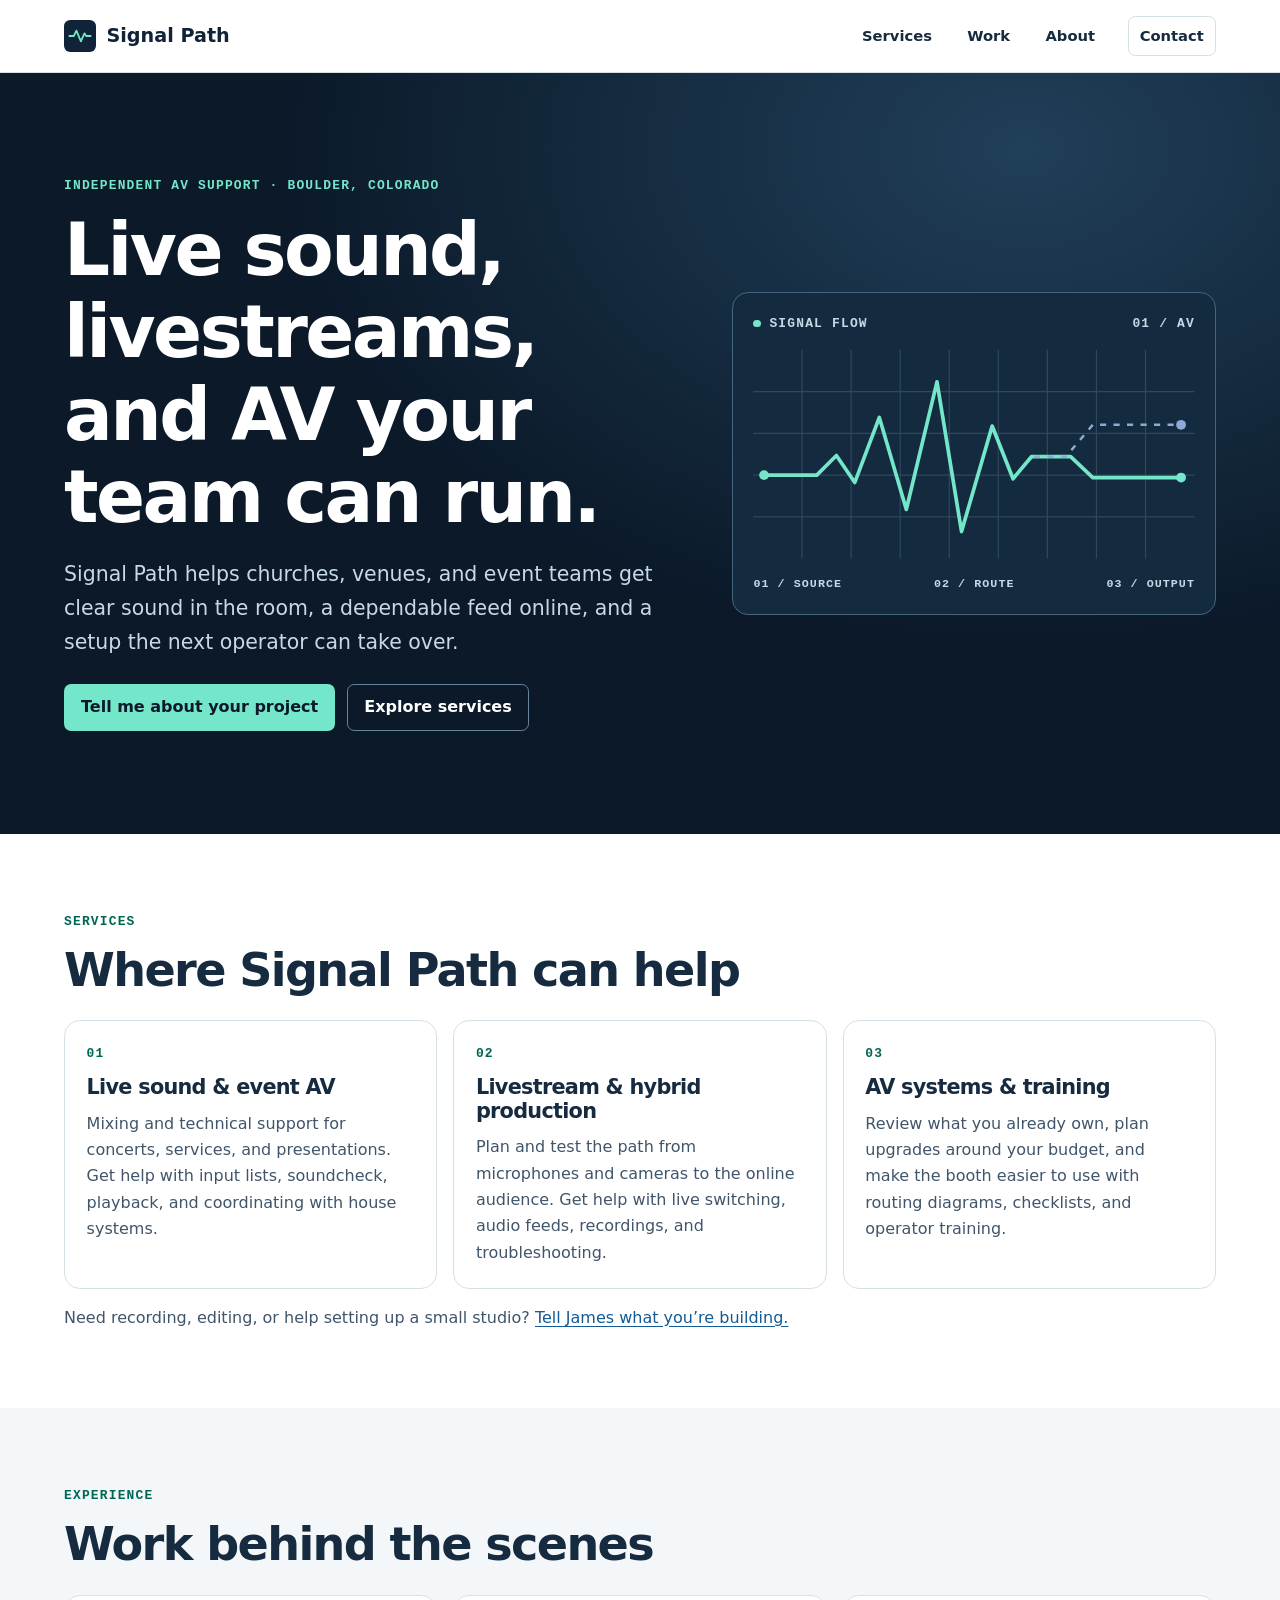
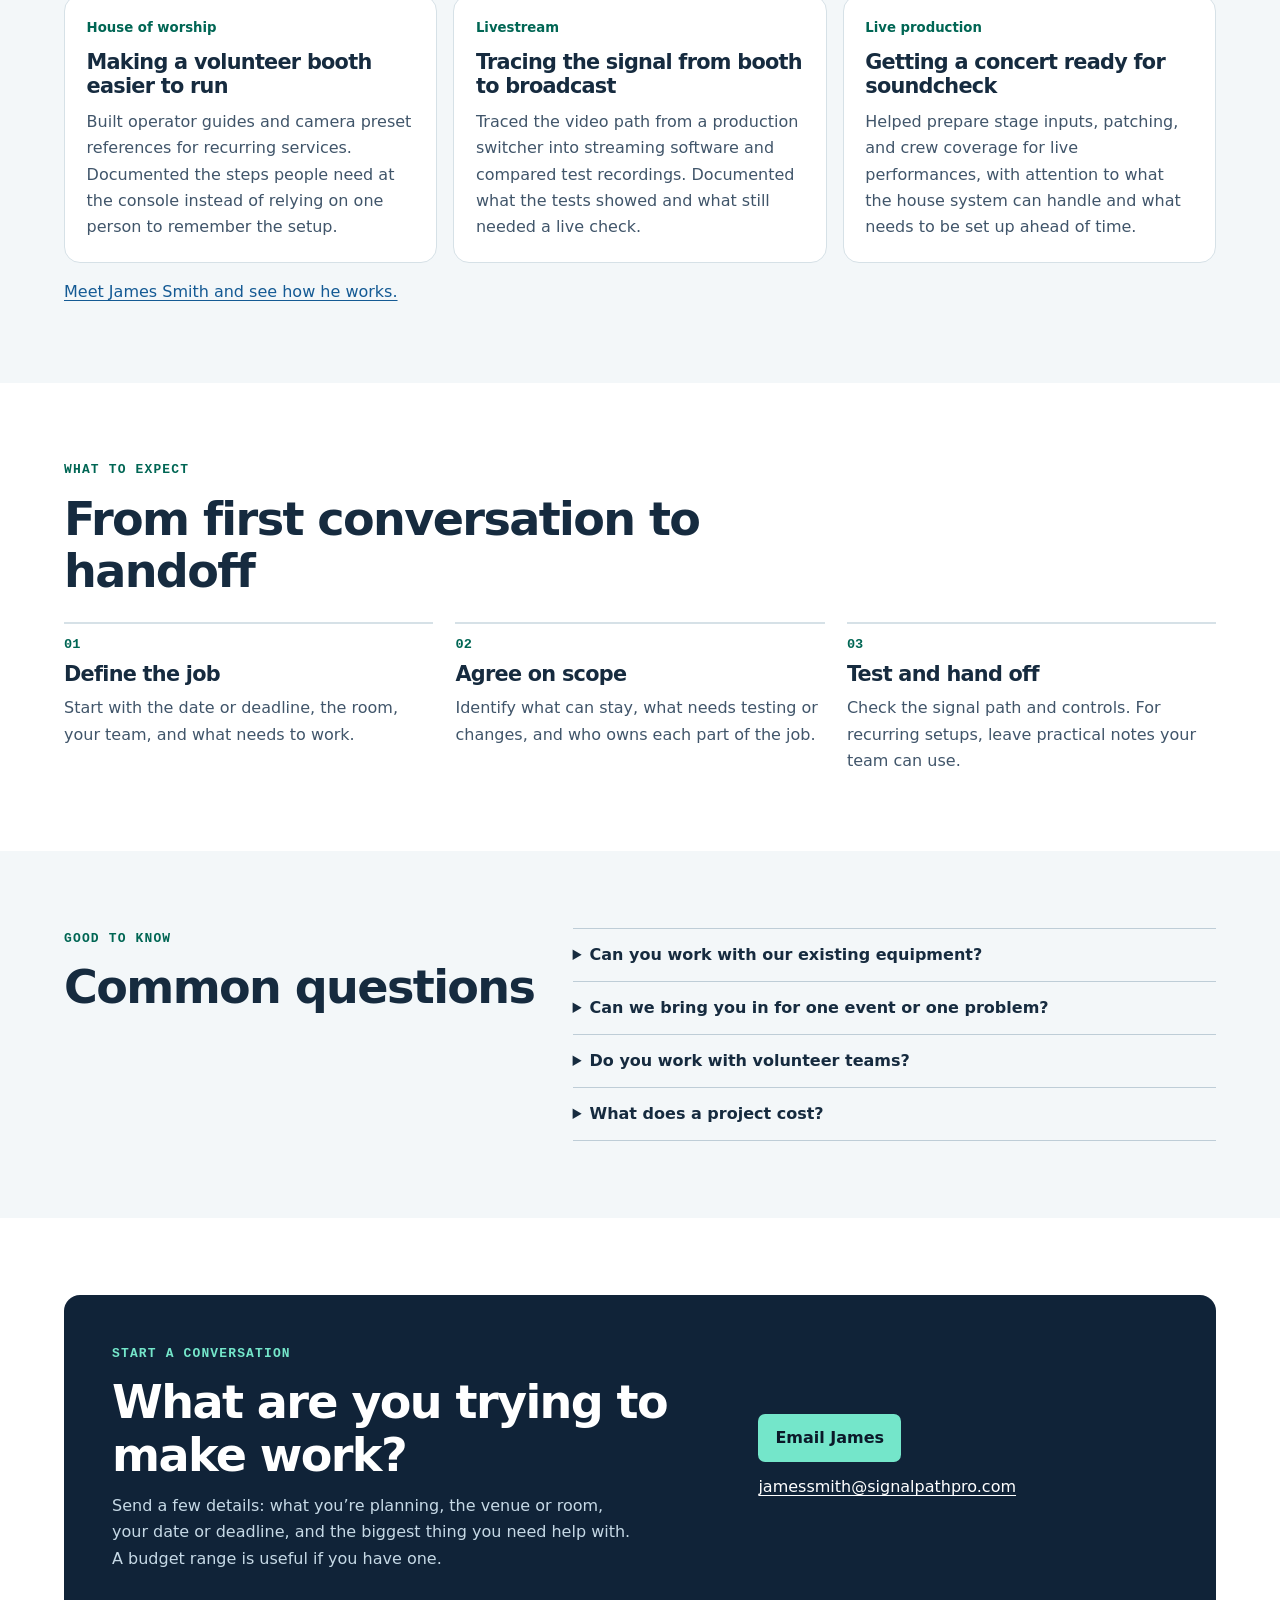
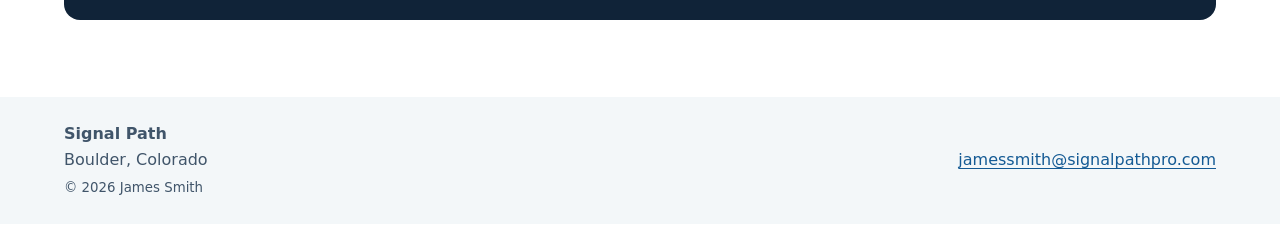
==== commit ccb551bd: "Add consistent James Smith copyright notice" ====
--- a/index.html
+++ b/index.html
@@ -160,7 +160,7 @@
   </main>
   <footer class="site-footer">
     <div class="wrap footer-inner">
-      <div><strong>Signal Path</strong><br>Boulder, Colorado</div>
+      <div><strong>Signal Path</strong><br>Boulder, Colorado<br><small>&copy; 2026 James Smith</small></div>
       <a href="mailto:jamessmith@signalpathpro.com">jamessmith@signalpathpro.com</a>
     </div>
   </footer>
